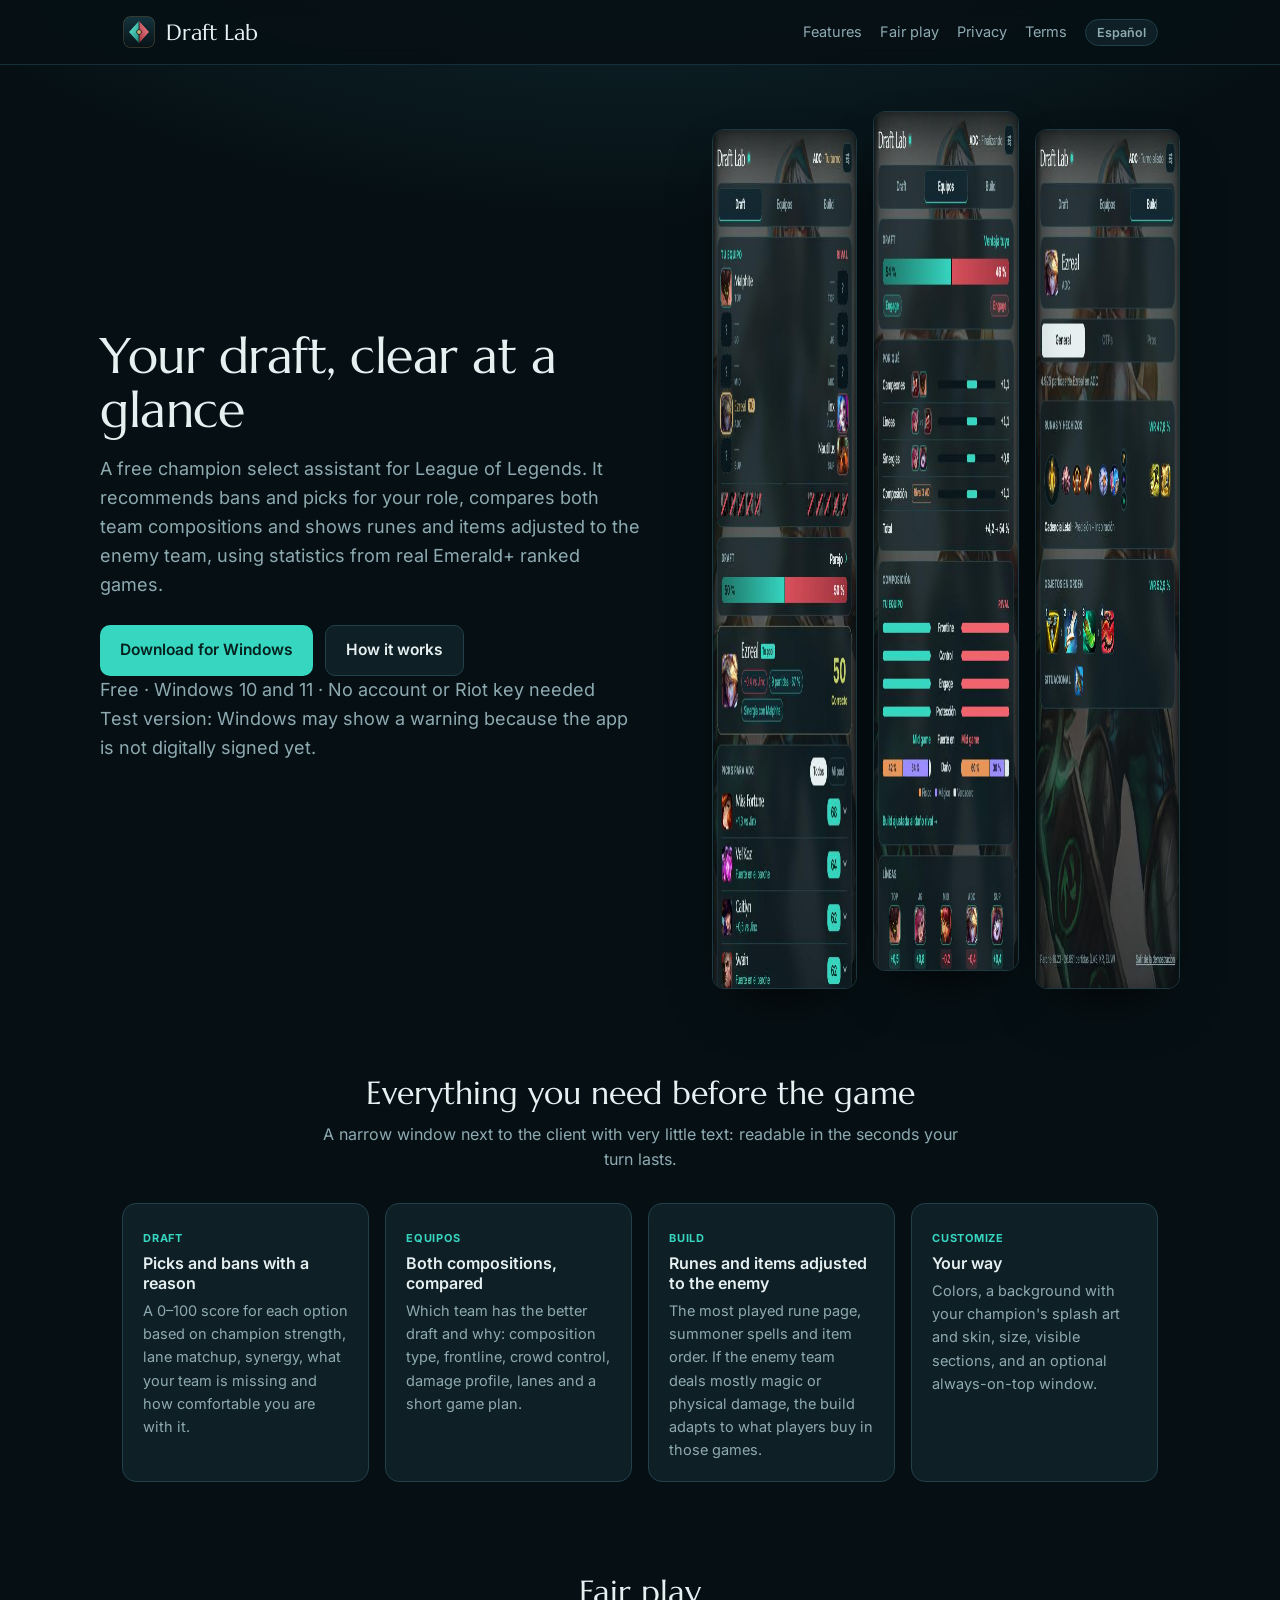
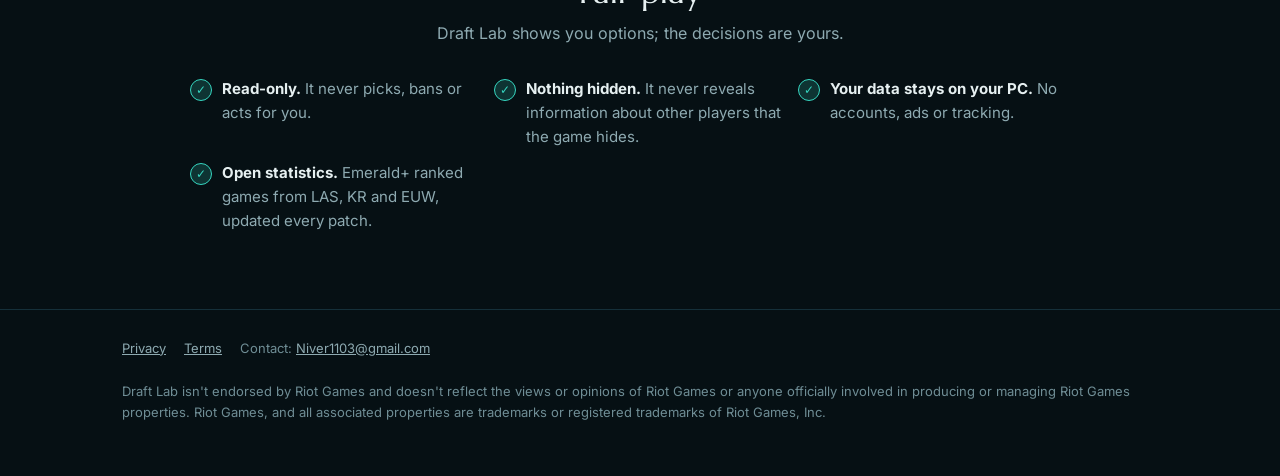
==== index.html @ 86eb3110 "Publica el sitio de Draft Lab y las estadísticas Co-Authored-By: Claude Opus 5.5 <noreply@anthropic." ====
<!DOCTYPE html>
<html lang="es" data-idioma="es">
<head>
<meta charset="utf-8">
<meta name="viewport" content="width=device-width, initial-scale=1">
<title>Draft Lab · Asistente de selección de campeones para League of Legends</title>
<meta name="description" content="Asistente gratuito para la selección de campeones de League of Legends: bans, picks, composición y builds ajustadas al rival, con estadísticas de partidas reales.">
<link rel="icon" href="img/favicon.png">
<link rel="stylesheet" href="estilo.css">
<script src="idioma.js"></script>
</head>
<body>
<header><div class="contenedor">
  <a class="marca" href="index.html"><img src="img/icono.png" alt="">Draft Lab</a>
  <nav>
    <a class="extra" href="#funciones"><span lang="es">Funciones</span><span lang="en">Features</span></a>
    <a class="extra" href="#juego-limpio"><span lang="es">Juego limpio</span><span lang="en">Fair play</span></a>
    <a href="privacidad.html"><span lang="es">Privacidad</span><span lang="en">Privacy</span></a>
    <a href="terminos.html"><span lang="es">Términos</span><span lang="en">Terms</span></a>
    <button class="idioma" type="button" data-cambiar-idioma><span lang="es">English</span><span lang="en">Español</span></button>
  </nav>
</div></header>

<main>
<div class="contenedor heroe">
  <div>
    <h1><span lang="es">Tu draft, claro de un vistazo</span><span lang="en">Your draft, clear at a glance</span></h1>
    <p lang="es">Asistente gratuito para la selección de campeones de League of Legends. Recomienda bans y picks para tu rol, compara las dos composiciones y te muestra runas y objetos ajustados al rival, con estadísticas de partidas reales de Esmeralda o más.</p>
    <p lang="en">A free champion select assistant for League of Legends. It recommends bans and picks for your role, compares both team compositions and shows runes and items adjusted to the enemy team, using statistics from real Emerald+ ranked games.</p>
    <div class="botones">
      <a class="boton principal" href="https://github.com/N1V3R-fix/n1v3r-fix.github.io/releases/latest/download/DraftLab-Instalador.exe"><span lang="es">Descargar para Windows</span><span lang="en">Download for Windows</span></a>
      <a class="boton secundario" href="#funciones"><span lang="es">Cómo funciona</span><span lang="en">How it works</span></a>
    </div>
    <p class="nota"><span lang="es">Gratis · Windows 10 y 11 · Sin cuenta ni clave de Riot</span><span lang="en">Free · Windows 10 and 11 · No account or Riot key needed</span><br>
    <span lang="es">Versión de prueba: Windows puede mostrar una advertencia porque la app todavía no tiene firma digital.</span><span lang="en">Test version: Windows may show a warning because the app is not digitally signed yet.</span></p>
  </div>
  <div class="capturas">
    <img src="img/captura-draft.png" alt="Draft Lab: pestaña Draft" width="480" height="860">
    <img src="img/captura-equipos.png" alt="Draft Lab: pestaña Equipos" width="480" height="860">
    <img src="img/captura-build.png" alt="Draft Lab: pestaña Build" width="480" height="860">
  </div>
</div>

<section id="funciones"><div class="contenedor">
  <h2><span lang="es">Todo lo que necesitas antes de la partida</span><span lang="en">Everything you need before the game</span></h2>
  <p class="sub"><span lang="es">Una ventana angosta al lado del cliente, con poco texto: se lee en los segundos que dura tu turno.</span><span lang="en">A narrow window next to the client with very little text: readable in the seconds your turn lasts.</span></p>
  <div class="rejilla">
    <div class="tarjeta"><span class="tag">Draft</span>
      <h3><span lang="es">Picks y bans con su razón</span><span lang="en">Picks and bans with a reason</span></h3>
      <p lang="es">Una nota de 0 a 100 para cada opción, según la fuerza del campeón, la línea, la sinergia, lo que le falta a tu equipo y tu comodidad con él.</p>
      <p lang="en">A 0–100 score for each option based on champion strength, lane matchup, synergy, what your team is missing and how comfortable you are with it.</p></div>
    <div class="tarjeta"><span class="tag">Equipos</span>
      <h3><span lang="es">Las dos composiciones, comparadas</span><span lang="en">Both compositions, compared</span></h3>
      <p lang="es">Quién llega mejor al draft y por qué: tipo de composición, frontline, control, daño, líneas y un plan corto para la partida.</p>
      <p lang="en">Which team has the better draft and why: composition type, frontline, crowd control, damage profile, lanes and a short game plan.</p></div>
    <div class="tarjeta"><span class="tag">Build</span>
      <h3><span lang="es">Runas y objetos ajustados al rival</span><span lang="en">Runes and items adjusted to the enemy</span></h3>
      <p lang="es">La página de runas, los hechizos y el orden de objetos más usados. Si el rival tiene mucho daño mágico o físico, la build cambia según lo que compran los jugadores en esas partidas.</p>
      <p lang="en">The most played rune page, summoner spells and item order. If the enemy team deals mostly magic or physical damage, the build adapts to what players buy in those games.</p></div>
    <div class="tarjeta"><span class="tag" lang="es">Personalizar</span><span class="tag" lang="en">Customize</span>
      <h3><span lang="es">A tu manera</span><span lang="en">Your way</span></h3>
      <p lang="es">Colores, fondo con el arte de tu campeón y su aspecto, tamaño, secciones visibles y una ventana que queda encima del juego si quieres.</p>
      <p lang="en">Colors, a background with your champion's splash art and skin, size, visible sections, and an optional always-on-top window.</p></div>
  </div>
</div></section>

<section id="juego-limpio"><div class="contenedor">
  <h2><span lang="es">Juego limpio</span><span lang="en">Fair play</span></h2>
  <p class="sub"><span lang="es">Draft Lab te muestra opciones; las decisiones son tuyas.</span><span lang="en">Draft Lab shows you options; the decisions are yours.</span></p>
  <div class="limpio">
    <div><i>✓</i><span lang="es"><b>Solo lee el cliente.</b> Nunca elige, banea ni hace nada por ti.</span><span lang="en"><b>Read-only.</b> It never picks, bans or acts for you.</span></div>
    <div><i>✓</i><span lang="es"><b>Nada oculto.</b> No muestra información de otros jugadores que el juego esconde.</span><span lang="en"><b>Nothing hidden.</b> It never reveals information about other players that the game hides.</span></div>
    <div><i>✓</i><span lang="es"><b>Tus datos se quedan en tu PC.</b> Sin cuentas, publicidad ni seguimiento.</span><span lang="en"><b>Your data stays on your PC.</b> No accounts, ads or tracking.</span></div>
    <div><i>✓</i><span lang="es"><b>Estadísticas abiertas.</b> Partidas clasificatorias de Esmeralda o más en LAS, KR y EUW, actualizadas cada parche.</span><span lang="en"><b>Open statistics.</b> Emerald+ ranked games from LAS, KR and EUW, updated every patch.</span></div>
  </div>
</div></section>
</main>

<footer><div class="contenedor">
  <div class="enlaces"><a href="privacidad.html"><span lang="es">Privacidad</span><span lang="en">Privacy</span></a><a href="terminos.html"><span lang="es">Términos</span><span lang="en">Terms</span></a><span><span lang="es">Contacto</span><span lang="en">Contact</span>: <a href="mailto:Niver1103@gmail.com">Niver1103@gmail.com</a></span></div>
  <p>Draft Lab isn't endorsed by Riot Games and doesn't reflect the views or opinions of Riot Games or anyone officially involved in producing or managing Riot Games properties. Riot Games, and all associated properties are trademarks or registered trademarks of Riot Games, Inc.</p>
</div></footer>
</body>
</html>
---- estilo.css ----
/* Sitio de Draft Lab: misma identidad que la app (fondo verde azulado oscuro, turquesa, Marcellus e Inter). */
@font-face{font-family:Inter;font-style:normal;font-weight:400 700;font-display:swap;src:url(fuentes/inter-latin.woff2) format('woff2');unicode-range:U+0000-00FF,U+0131,U+0152-0153,U+02BB-02BC,U+02C6,U+02DA,U+02DC,U+0304,U+0308,U+0329,U+2000-206F,U+20AC,U+2122,U+2191,U+2193,U+2212,U+2215,U+FEFF,U+FFFD}
@font-face{font-family:Inter;font-style:normal;font-weight:400 700;font-display:swap;src:url(fuentes/inter-latin-ext.woff2) format('woff2');unicode-range:U+0100-02BA,U+02BD-02C5,U+02C7-02CC,U+02CE-02D7,U+02DD-02FF,U+0304,U+0308,U+0329,U+1D00-1DBF,U+1E00-1E9F,U+1EF2-1EFF,U+2020,U+20A0-20AB,U+20AD-20C0,U+2113,U+2C60-2C7F,U+A720-A7FF}
@font-face{font-family:Marcellus;font-style:normal;font-weight:400;font-display:swap;src:url(fuentes/marcellus-latin.woff2) format('woff2');unicode-range:U+0000-00FF,U+0131,U+0152-0153,U+02BB-02BC,U+02C6,U+02DA,U+02DC,U+0304,U+0308,U+0329,U+2000-206F,U+20AC,U+2122,U+2191,U+2193,U+2212,U+2215,U+FEFF,U+FFFD}
:root{color-scheme:dark;--bg:#0a1418;--pan:#0f1f26;--pan2:#132830;--line:#21404a;--ink:#e6f0f1;--mut:#8eaab1;--tenue:#6f8d95;--acc:#36d6c0;--riv:#f0646e;--gold:#c8aa6e}
*{box-sizing:border-box}
html,body{margin:0}
body{background:#061014 radial-gradient(1200px 600px at 50% -200px,#123039 0%,transparent 70%) no-repeat;color:var(--ink);font:16px/1.6 Inter,system-ui,sans-serif}
a{color:var(--acc)}
img{display:block;max-width:100%}
.contenedor{max-width:1080px;margin:0 auto;padding:0 22px}
/* idioma: cada texto viene en español e inglés; se muestra uno */
html[data-idioma="es"] [lang="en"],html[data-idioma="en"] [lang="es"]{display:none!important}
header{position:sticky;top:0;z-index:5;background:#061014e6;backdrop-filter:blur(10px);border-bottom:1px solid #15303a}
header .contenedor{display:flex;align-items:center;gap:12px;min-height:64px}
.marca{display:flex;align-items:center;gap:10px;color:var(--ink);text-decoration:none;font:400 22px Marcellus,Georgia,serif}
.marca img{width:34px;height:34px}
nav{margin-left:auto;display:flex;align-items:center;gap:18px;font-size:14.5px}
nav a{color:var(--mut);text-decoration:none}
nav a:hover,nav a.on{color:var(--ink)}
.idioma{font:600 12.5px Inter,sans-serif;color:var(--mut);background:var(--pan);border:1px solid var(--line);border-radius:999px;padding:5px 11px;cursor:pointer}
.idioma:hover{color:var(--ink)}
.heroe{display:grid;grid-template-columns:1.1fr .9fr;gap:40px;align-items:center;padding:64px 0 40px}
.heroe h1{font:400 50px/1.08 Marcellus,Georgia,serif;margin:0 0 18px;letter-spacing:-.01em}
.heroe p{font-size:18px;color:var(--mut);margin:0 0 26px;max-width:540px}
.botones{display:flex;flex-wrap:wrap;gap:12px}
.boton{display:inline-flex;align-items:center;gap:8px;font-weight:600;font-size:15.5px;text-decoration:none;border-radius:10px;padding:12px 20px}
.boton.principal{background:var(--acc);color:#04211d}
.boton.secundario{border:1px solid var(--line);color:var(--ink);background:var(--pan)}
.nota{font-size:13px;color:var(--tenue);margin-top:12px}
.capturas{display:flex;justify-content:center;gap:16px}
.capturas img{width:31%;border-radius:12px;border:1px solid #1d3942;box-shadow:0 24px 60px -24px #000}
.capturas img:nth-child(2){transform:translateY(-18px)}
section{padding:46px 0}
section h2{font:400 32px/1.15 Marcellus,Georgia,serif;margin:0 0 10px;text-align:center}
section>.contenedor>p.sub{color:var(--mut);text-align:center;max-width:640px;margin:0 auto 30px}
.rejilla{display:grid;grid-template-columns:repeat(auto-fit,minmax(230px,1fr));gap:16px}
.tarjeta{background:var(--pan);border:1px solid var(--line);border-radius:14px;padding:20px}
.tarjeta h3{font:600 16px Inter,sans-serif;margin:0 0 6px}
.tarjeta p{margin:0;color:var(--mut);font-size:14.5px}
.tarjeta .tag{display:inline-block;font:700 11px Inter,sans-serif;letter-spacing:.07em;text-transform:uppercase;color:var(--acc);margin-bottom:8px}
.limpio{display:grid;grid-template-columns:repeat(auto-fit,minmax(260px,1fr));gap:12px;max-width:900px;margin:0 auto}
.limpio div{display:flex;gap:10px;align-items:flex-start;font-size:15px;color:var(--mut)}
.limpio b{color:var(--ink)}
.limpio i{flex:none;width:22px;height:22px;border-radius:50%;background:color-mix(in srgb,var(--acc) 18%,transparent);border:1px solid var(--acc);display:grid;place-items:center;font-style:normal;font-size:12px;color:var(--acc);margin-top:2px}
/* páginas de texto (privacidad y términos) */
.documento{max-width:780px;margin:0 auto;padding:46px 22px 30px}
.documento h1{font:400 40px/1.1 Marcellus,Georgia,serif;margin:0 0 6px}
.documento .fecha{color:var(--tenue);font-size:14px;margin:0 0 30px}
.documento h2{font:600 19px Inter,sans-serif;margin:30px 0 8px;text-align:left}
.documento p,.documento li{color:#c9d8db;font-size:15.5px}
.documento ul{padding-left:22px}
footer{border-top:1px solid #15303a;margin-top:30px;padding:28px 0 40px;font-size:13px;color:var(--tenue)}
footer .contenedor{display:flex;flex-direction:column;gap:10px}
footer .enlaces{display:flex;gap:18px;flex-wrap:wrap}
footer .enlaces a{color:var(--mut)}
@media (max-width:820px){
  .heroe{grid-template-columns:1fr;padding-top:40px}
  .heroe h1{font-size:38px}
  nav a.extra{display:none}
}
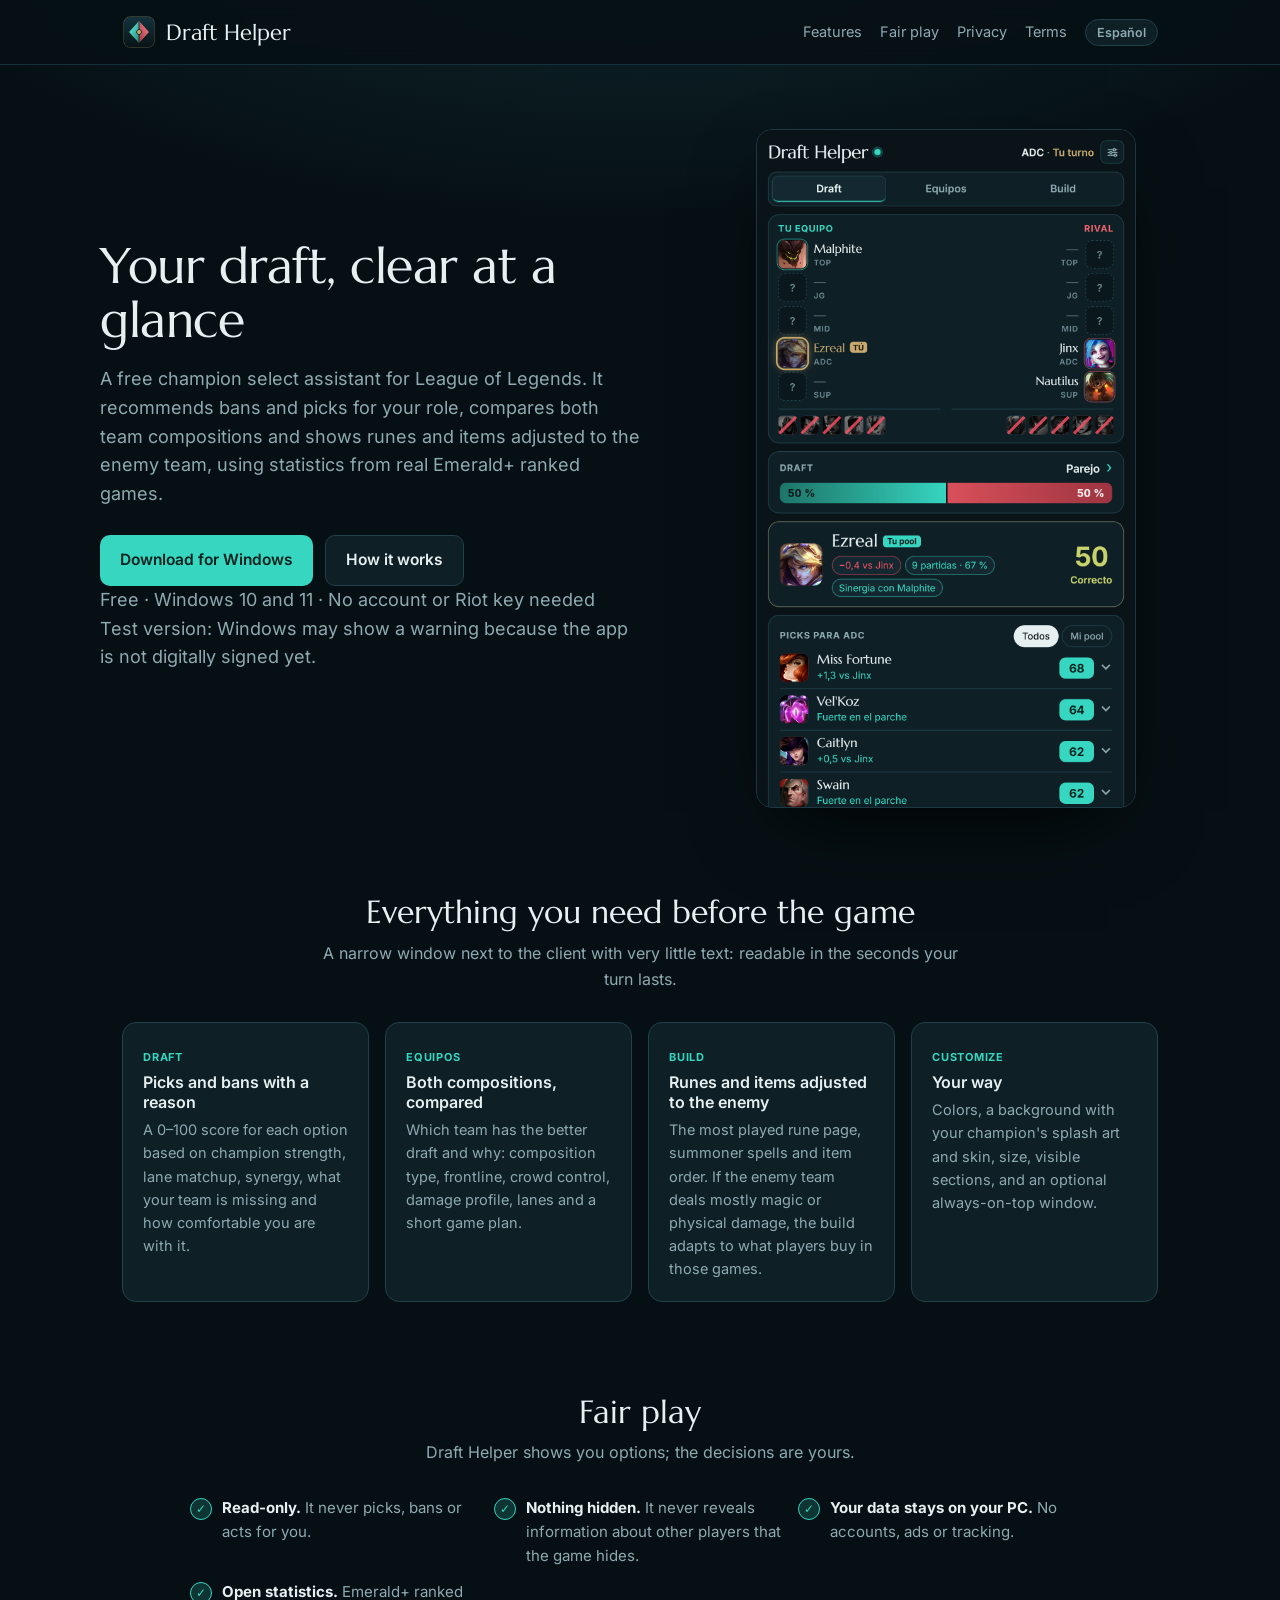
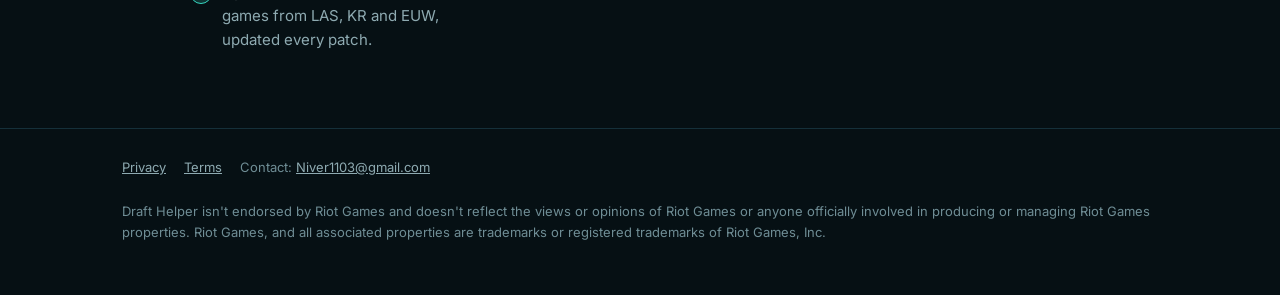
==== commit a4116cac: "Nuevo nombre: Draft Helper; captura nítida de la pestaña Draft Co-Authored-By: Claude Opus 5.5 <nore" ====
--- a/index.html
+++ b/index.html
@@ -3,7 +3,7 @@
 <head>
 <meta charset="utf-8">
 <meta name="viewport" content="width=device-width, initial-scale=1">
-<title>Draft Lab · Asistente de selección de campeones para League of Legends</title>
+<title>Draft Helper · Asistente de selección de campeones para League of Legends</title>
 <meta name="description" content="Asistente gratuito para la selección de campeones de League of Legends: bans, picks, composición y builds ajustadas al rival, con estadísticas de partidas reales.">
 <link rel="icon" href="img/favicon.png">
 <link rel="stylesheet" href="estilo.css">
@@ -11,7 +11,7 @@
 </head>
 <body>
 <header><div class="contenedor">
-  <a class="marca" href="index.html"><img src="img/icono.png" alt="">Draft Lab</a>
+  <a class="marca" href="index.html"><img src="img/icono.png" alt="">Draft Helper</a>
   <nav>
     <a class="extra" href="#funciones"><span lang="es">Funciones</span><span lang="en">Features</span></a>
     <a class="extra" href="#juego-limpio"><span lang="es">Juego limpio</span><span lang="en">Fair play</span></a>
@@ -28,16 +28,14 @@
     <p lang="es">Asistente gratuito para la selección de campeones de League of Legends. Recomienda bans y picks para tu rol, compara las dos composiciones y te muestra runas y objetos ajustados al rival, con estadísticas de partidas reales de Esmeralda o más.</p>
     <p lang="en">A free champion select assistant for League of Legends. It recommends bans and picks for your role, compares both team compositions and shows runes and items adjusted to the enemy team, using statistics from real Emerald+ ranked games.</p>
     <div class="botones">
-      <a class="boton principal" href="https://github.com/N1V3R-fix/n1v3r-fix.github.io/releases/latest/download/DraftLab-Instalador.exe"><span lang="es">Descargar para Windows</span><span lang="en">Download for Windows</span></a>
+      <a class="boton principal" href="https://github.com/N1V3R-fix/n1v3r-fix.github.io/releases/latest/download/DraftHelper-Instalador.exe"><span lang="es">Descargar para Windows</span><span lang="en">Download for Windows</span></a>
       <a class="boton secundario" href="#funciones"><span lang="es">Cómo funciona</span><span lang="en">How it works</span></a>
     </div>
     <p class="nota"><span lang="es">Gratis · Windows 10 y 11 · Sin cuenta ni clave de Riot</span><span lang="en">Free · Windows 10 and 11 · No account or Riot key needed</span><br>
     <span lang="es">Versión de prueba: Windows puede mostrar una advertencia porque la app todavía no tiene firma digital.</span><span lang="en">Test version: Windows may show a warning because the app is not digitally signed yet.</span></p>
   </div>
   <div class="capturas">
-    <img src="img/captura-draft.png" alt="Draft Lab: pestaña Draft" width="480" height="860">
-    <img src="img/captura-equipos.png" alt="Draft Lab: pestaña Equipos" width="480" height="860">
-    <img src="img/captura-build.png" alt="Draft Lab: pestaña Build" width="480" height="860">
+    <img src="img/captura-draft.png" alt="Draft Helper: pestaña Draft" width="1200" height="2150">
   </div>
 </div>
 
@@ -66,7 +64,7 @@
 
 <section id="juego-limpio"><div class="contenedor">
   <h2><span lang="es">Juego limpio</span><span lang="en">Fair play</span></h2>
-  <p class="sub"><span lang="es">Draft Lab te muestra opciones; las decisiones son tuyas.</span><span lang="en">Draft Lab shows you options; the decisions are yours.</span></p>
+  <p class="sub"><span lang="es">Draft Helper te muestra opciones; las decisiones son tuyas.</span><span lang="en">Draft Helper shows you options; the decisions are yours.</span></p>
   <div class="limpio">
     <div><i>✓</i><span lang="es"><b>Solo lee el cliente.</b> Nunca elige, banea ni hace nada por ti.</span><span lang="en"><b>Read-only.</b> It never picks, bans or acts for you.</span></div>
     <div><i>✓</i><span lang="es"><b>Nada oculto.</b> No muestra información de otros jugadores que el juego esconde.</span><span lang="en"><b>Nothing hidden.</b> It never reveals information about other players that the game hides.</span></div>
@@ -78,7 +76,7 @@
 
 <footer><div class="contenedor">
   <div class="enlaces"><a href="privacidad.html"><span lang="es">Privacidad</span><span lang="en">Privacy</span></a><a href="terminos.html"><span lang="es">Términos</span><span lang="en">Terms</span></a><span><span lang="es">Contacto</span><span lang="en">Contact</span>: <a href="mailto:Niver1103@gmail.com">Niver1103@gmail.com</a></span></div>
-  <p>Draft Lab isn't endorsed by Riot Games and doesn't reflect the views or opinions of Riot Games or anyone officially involved in producing or managing Riot Games properties. Riot Games, and all associated properties are trademarks or registered trademarks of Riot Games, Inc.</p>
+  <p>Draft Helper isn't endorsed by Riot Games and doesn't reflect the views or opinions of Riot Games or anyone officially involved in producing or managing Riot Games properties. Riot Games, and all associated properties are trademarks or registered trademarks of Riot Games, Inc.</p>
 </div></footer>
 </body>
 </html>
--- a/estilo.css
+++ b/estilo.css
@@ -1,4 +1,4 @@
-/* Sitio de Draft Lab: misma identidad que la app (fondo verde azulado oscuro, turquesa, Marcellus e Inter). */
+/* Sitio de Draft Helper: misma identidad que la app (fondo verde azulado oscuro, turquesa, Marcellus e Inter). */
 @font-face{font-family:Inter;font-style:normal;font-weight:400 700;font-display:swap;src:url(fuentes/inter-latin.woff2) format('woff2');unicode-range:U+0000-00FF,U+0131,U+0152-0153,U+02BB-02BC,U+02C6,U+02DA,U+02DC,U+0304,U+0308,U+0329,U+2000-206F,U+20AC,U+2122,U+2191,U+2193,U+2212,U+2215,U+FEFF,U+FFFD}
 @font-face{font-family:Inter;font-style:normal;font-weight:400 700;font-display:swap;src:url(fuentes/inter-latin-ext.woff2) format('woff2');unicode-range:U+0100-02BA,U+02BD-02C5,U+02C7-02CC,U+02CE-02D7,U+02DD-02FF,U+0304,U+0308,U+0329,U+1D00-1DBF,U+1E00-1E9F,U+1EF2-1EFF,U+2020,U+20A0-20AB,U+20AD-20C0,U+2113,U+2C60-2C7F,U+A720-A7FF}
 @font-face{font-family:Marcellus;font-style:normal;font-weight:400;font-display:swap;src:url(fuentes/marcellus-latin.woff2) format('woff2');unicode-range:U+0000-00FF,U+0131,U+0152-0153,U+02BB-02BC,U+02C6,U+02DA,U+02DC,U+0304,U+0308,U+0329,U+2000-206F,U+20AC,U+2122,U+2191,U+2193,U+2212,U+2215,U+FEFF,U+FFFD}
@@ -29,8 +29,7 @@
 .boton.secundario{border:1px solid var(--line);color:var(--ink);background:var(--pan)}
 .nota{font-size:13px;color:var(--tenue);margin-top:12px}
 .capturas{display:flex;justify-content:center;gap:16px}
-.capturas img{width:31%;border-radius:12px;border:1px solid #1d3942;box-shadow:0 24px 60px -24px #000}
-.capturas img:nth-child(2){transform:translateY(-18px)}
+.capturas img{width:100%;max-width:380px;height:auto;border-radius:16px;border:1px solid #1d3942;box-shadow:0 30px 80px -28px #000}
 section{padding:46px 0}
 section h2{font:400 32px/1.15 Marcellus,Georgia,serif;margin:0 0 10px;text-align:center}
 section>.contenedor>p.sub{color:var(--mut);text-align:center;max-width:640px;margin:0 auto 30px}
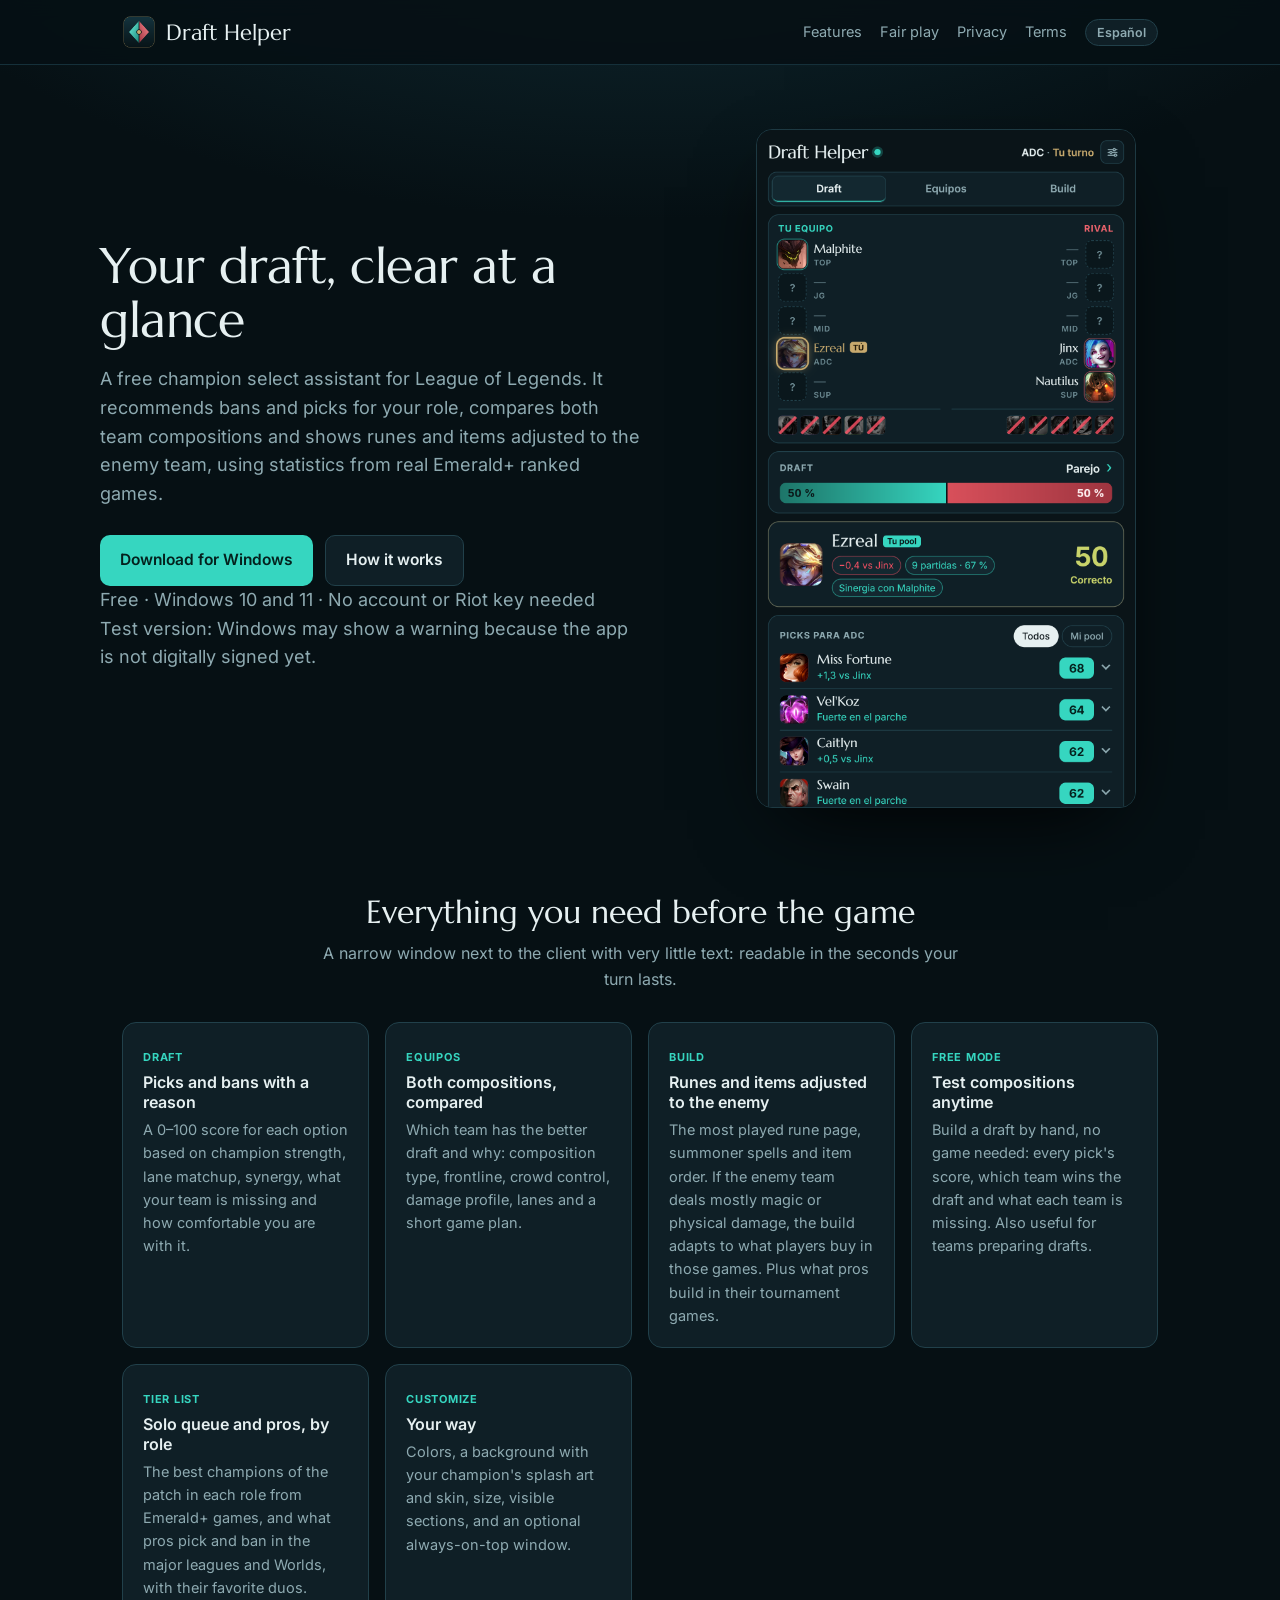
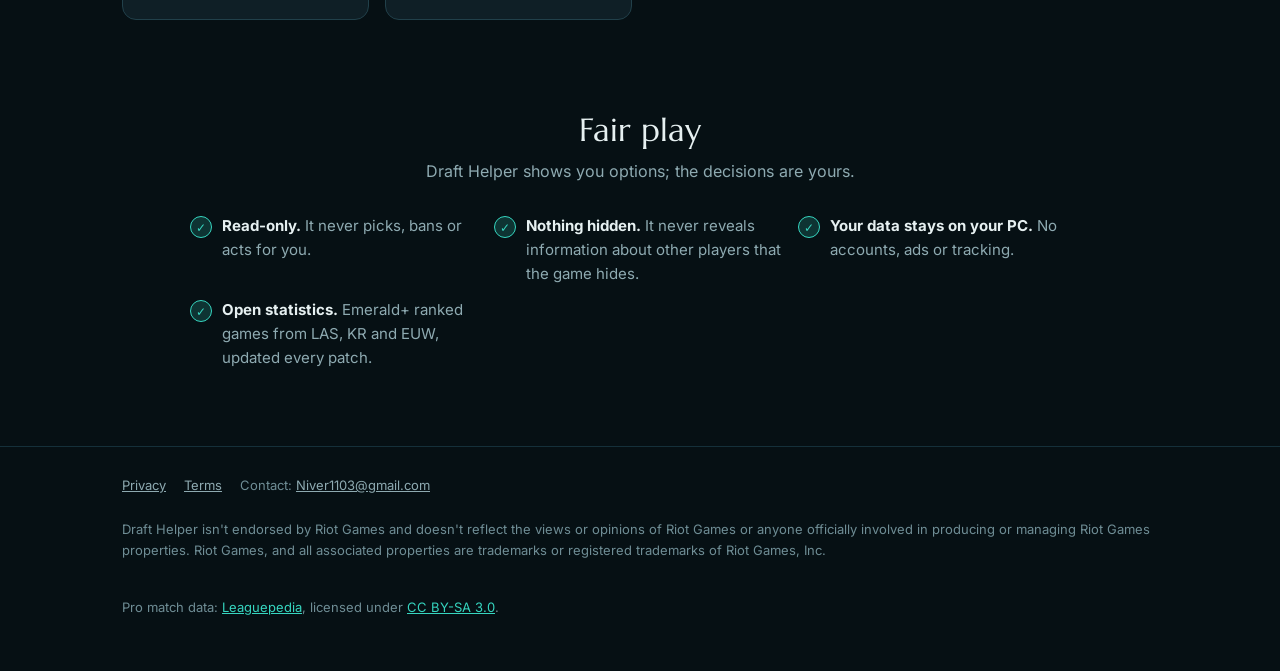
==== commit 9536858c: "Actualiza el sitio y las estadísticas {"generado": "2026-11-23 05:07", "parche": "16.23", "partidas"" ====
--- a/index.html
+++ b/index.html
@@ -53,8 +53,16 @@
       <p lang="en">Which team has the better draft and why: composition type, frontline, crowd control, damage profile, lanes and a short game plan.</p></div>
     <div class="tarjeta"><span class="tag">Build</span>
       <h3><span lang="es">Runas y objetos ajustados al rival</span><span lang="en">Runes and items adjusted to the enemy</span></h3>
-      <p lang="es">La página de runas, los hechizos y el orden de objetos más usados. Si el rival tiene mucho daño mágico o físico, la build cambia según lo que compran los jugadores en esas partidas.</p>
-      <p lang="en">The most played rune page, summoner spells and item order. If the enemy team deals mostly magic or physical damage, the build adapts to what players buy in those games.</p></div>
+      <p lang="es">La página de runas, los hechizos y el orden de objetos más usados. Si el rival tiene mucho daño mágico o físico, la build cambia según lo que compran los jugadores en esas partidas. Y lo que arman los pros en sus torneos.</p>
+      <p lang="en">The most played rune page, summoner spells and item order. If the enemy team deals mostly magic or physical damage, the build adapts to what players buy in those games. Plus what pros build in their tournament games.</p></div>
+    <div class="tarjeta"><span class="tag" lang="es">Modo libre</span><span class="tag" lang="en">Free mode</span>
+      <h3><span lang="es">Prueba composiciones cuando quieras</span><span lang="en">Test compositions anytime</span></h3>
+      <p lang="es">Arma un draft a mano, sin estar en partida: la nota de cada pick, quién gana el draft y qué le falta a cada equipo. Sirve también para equipos que preparan drafts.</p>
+      <p lang="en">Build a draft by hand, no game needed: every pick's score, which team wins the draft and what each team is missing. Also useful for teams preparing drafts.</p></div>
+    <div class="tarjeta"><span class="tag">Tier list</span>
+      <h3><span lang="es">SoloQ y pros, por rol</span><span lang="en">Solo queue and pros, by role</span></h3>
+      <p lang="es">Los mejores campeones del parche en cada rol según partidas de Esmeralda o más, y lo que eligen y banean los pros en las ligas principales y el Mundial, con sus duplas favoritas.</p>
+      <p lang="en">The best champions of the patch in each role from Emerald+ games, and what pros pick and ban in the major leagues and Worlds, with their favorite duos.</p></div>
     <div class="tarjeta"><span class="tag" lang="es">Personalizar</span><span class="tag" lang="en">Customize</span>
       <h3><span lang="es">A tu manera</span><span lang="en">Your way</span></h3>
       <p lang="es">Colores, fondo con el arte de tu campeón y su aspecto, tamaño, secciones visibles y una ventana que queda encima del juego si quieres.</p>
@@ -77,6 +85,7 @@
 <footer><div class="contenedor">
   <div class="enlaces"><a href="privacidad.html"><span lang="es">Privacidad</span><span lang="en">Privacy</span></a><a href="terminos.html"><span lang="es">Términos</span><span lang="en">Terms</span></a><span><span lang="es">Contacto</span><span lang="en">Contact</span>: <a href="mailto:Niver1103@gmail.com">Niver1103@gmail.com</a></span></div>
   <p>Draft Helper isn't endorsed by Riot Games and doesn't reflect the views or opinions of Riot Games or anyone officially involved in producing or managing Riot Games properties. Riot Games, and all associated properties are trademarks or registered trademarks of Riot Games, Inc.</p>
+  <p><span lang="es">Datos de partidas profesionales: <a href="https://lol.fandom.com">Leaguepedia</a>, con licencia <a href="https://creativecommons.org/licenses/by-sa/3.0/">CC BY-SA 3.0</a>.</span><span lang="en">Pro match data: <a href="https://lol.fandom.com">Leaguepedia</a>, licensed under <a href="https://creativecommons.org/licenses/by-sa/3.0/">CC BY-SA 3.0</a>.</span></p>
 </div></footer>
 </body>
 </html>
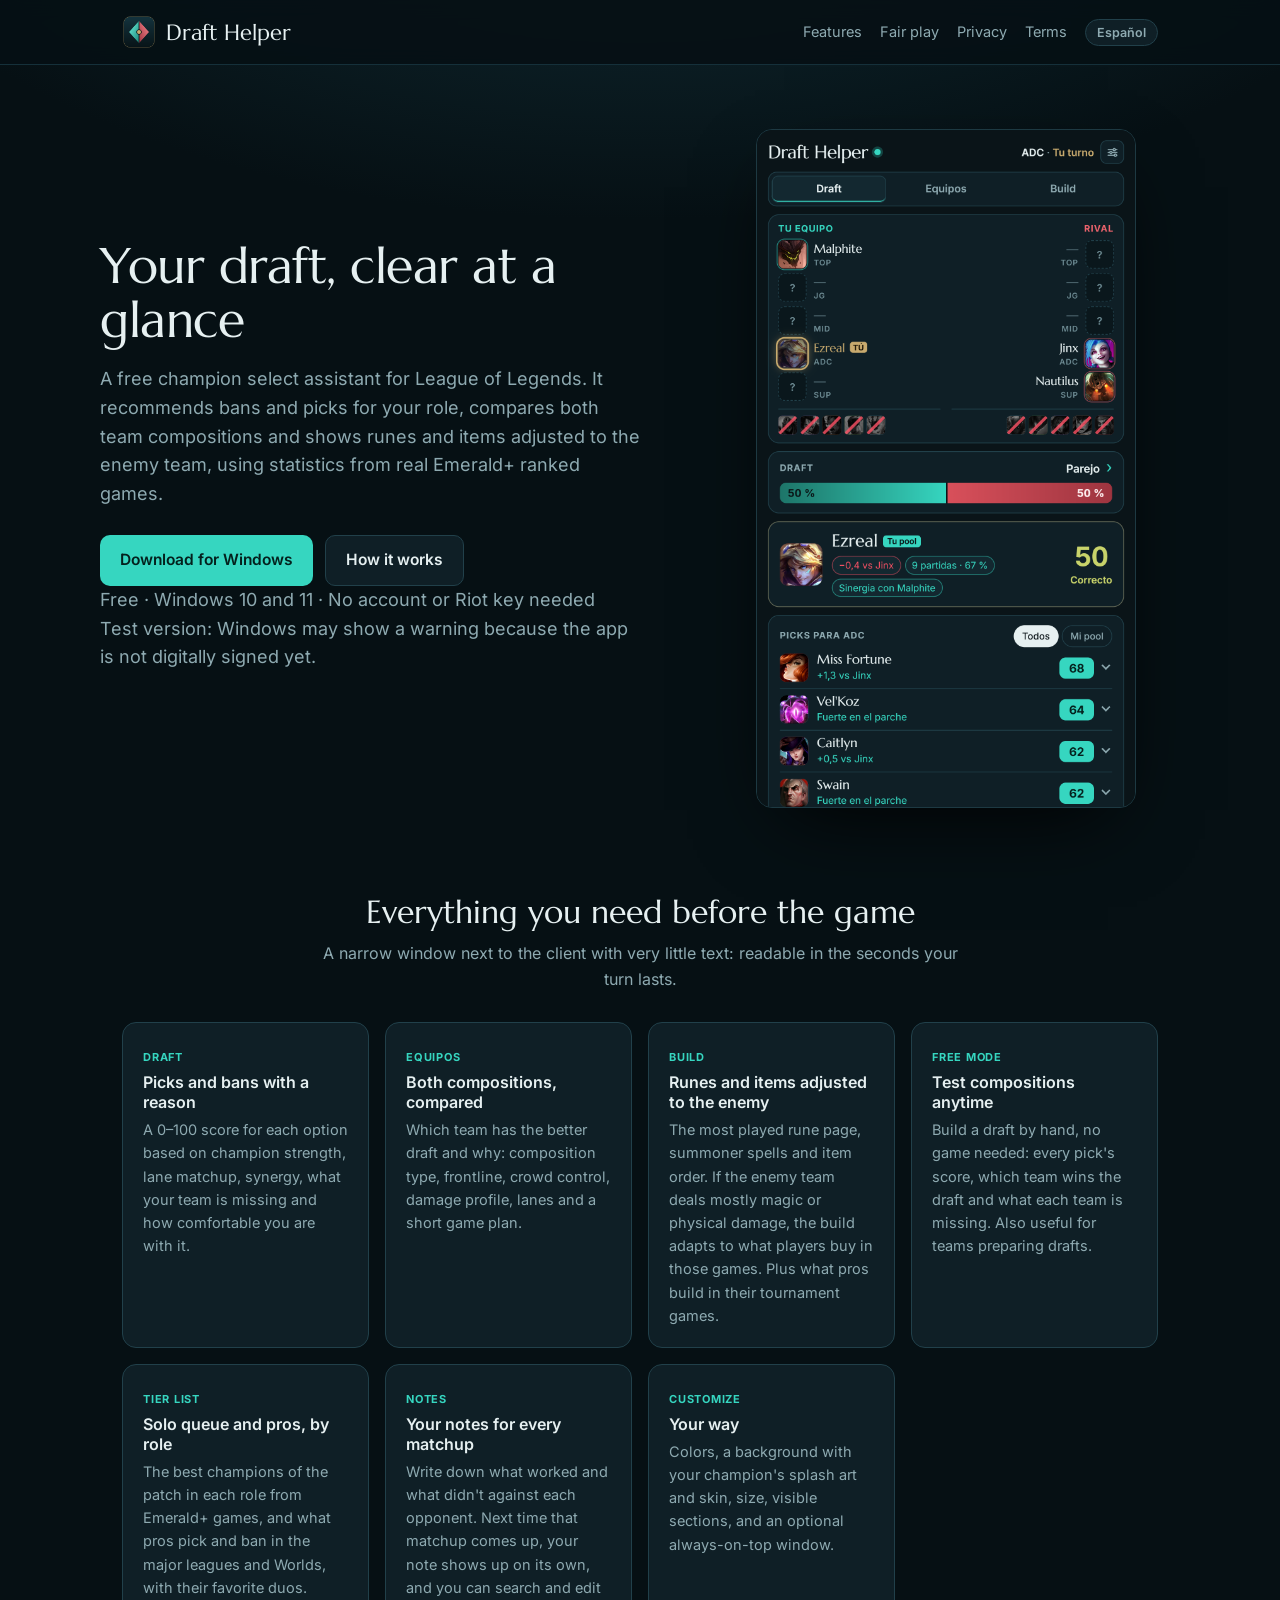
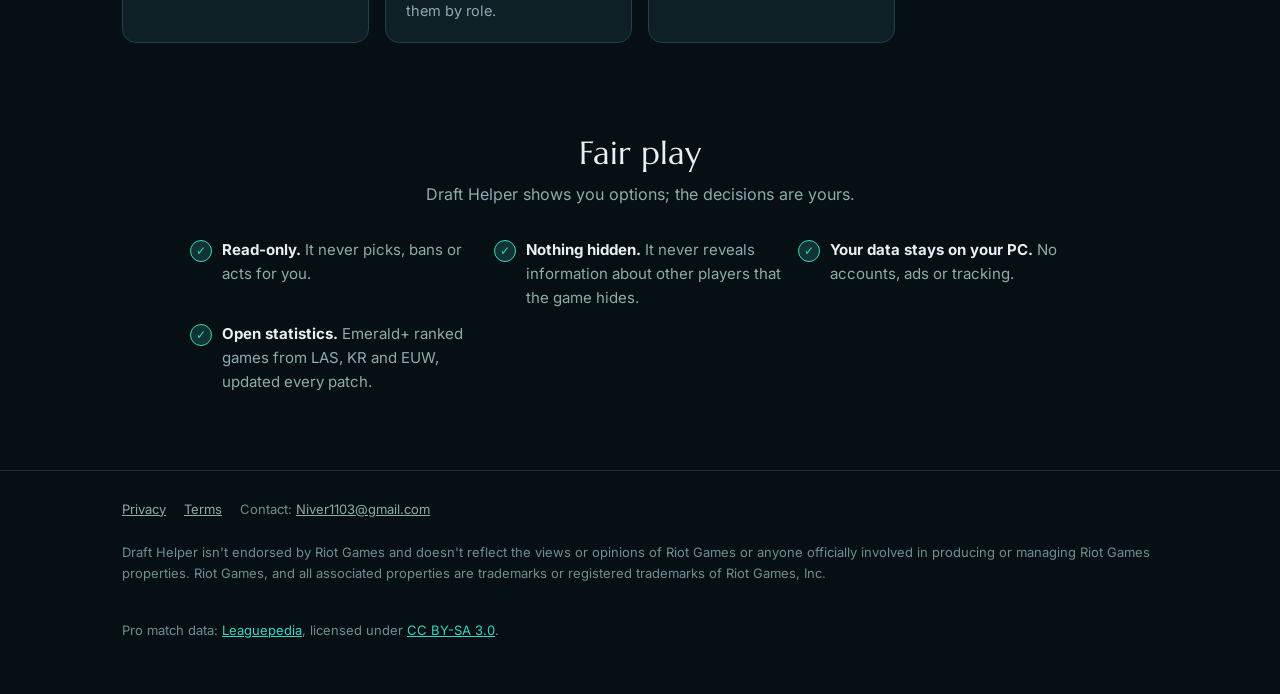
==== commit fa7f33b6: "Actualiza el sitio y las estadísticas {"generado": "2026-11-23 12:48", "parche": "16.23", "partidas"" ====
--- a/index.html
+++ b/index.html
@@ -63,6 +63,10 @@
       <h3><span lang="es">SoloQ y pros, por rol</span><span lang="en">Solo queue and pros, by role</span></h3>
       <p lang="es">Los mejores campeones del parche en cada rol según partidas de Esmeralda o más, y lo que eligen y banean los pros en las ligas principales y el Mundial, con sus duplas favoritas.</p>
       <p lang="en">The best champions of the patch in each role from Emerald+ games, and what pros pick and ban in the major leagues and Worlds, with their favorite duos.</p></div>
+    <div class="tarjeta"><span class="tag" lang="es">Notas</span><span class="tag" lang="en">Notes</span>
+      <h3><span lang="es">Tus notas de cada matchup</span><span lang="en">Your notes for every matchup</span></h3>
+      <p lang="es">Anota qué te sirvió y qué no contra cada rival. La próxima vez que se dé ese matchup, la nota aparece sola, y puedes buscarlas y editarlas por rol.</p>
+      <p lang="en">Write down what worked and what didn't against each opponent. Next time that matchup comes up, your note shows up on its own, and you can search and edit them by role.</p></div>
     <div class="tarjeta"><span class="tag" lang="es">Personalizar</span><span class="tag" lang="en">Customize</span>
       <h3><span lang="es">A tu manera</span><span lang="en">Your way</span></h3>
       <p lang="es">Colores, fondo con el arte de tu campeón y su aspecto, tamaño, secciones visibles y una ventana que queda encima del juego si quieres.</p>
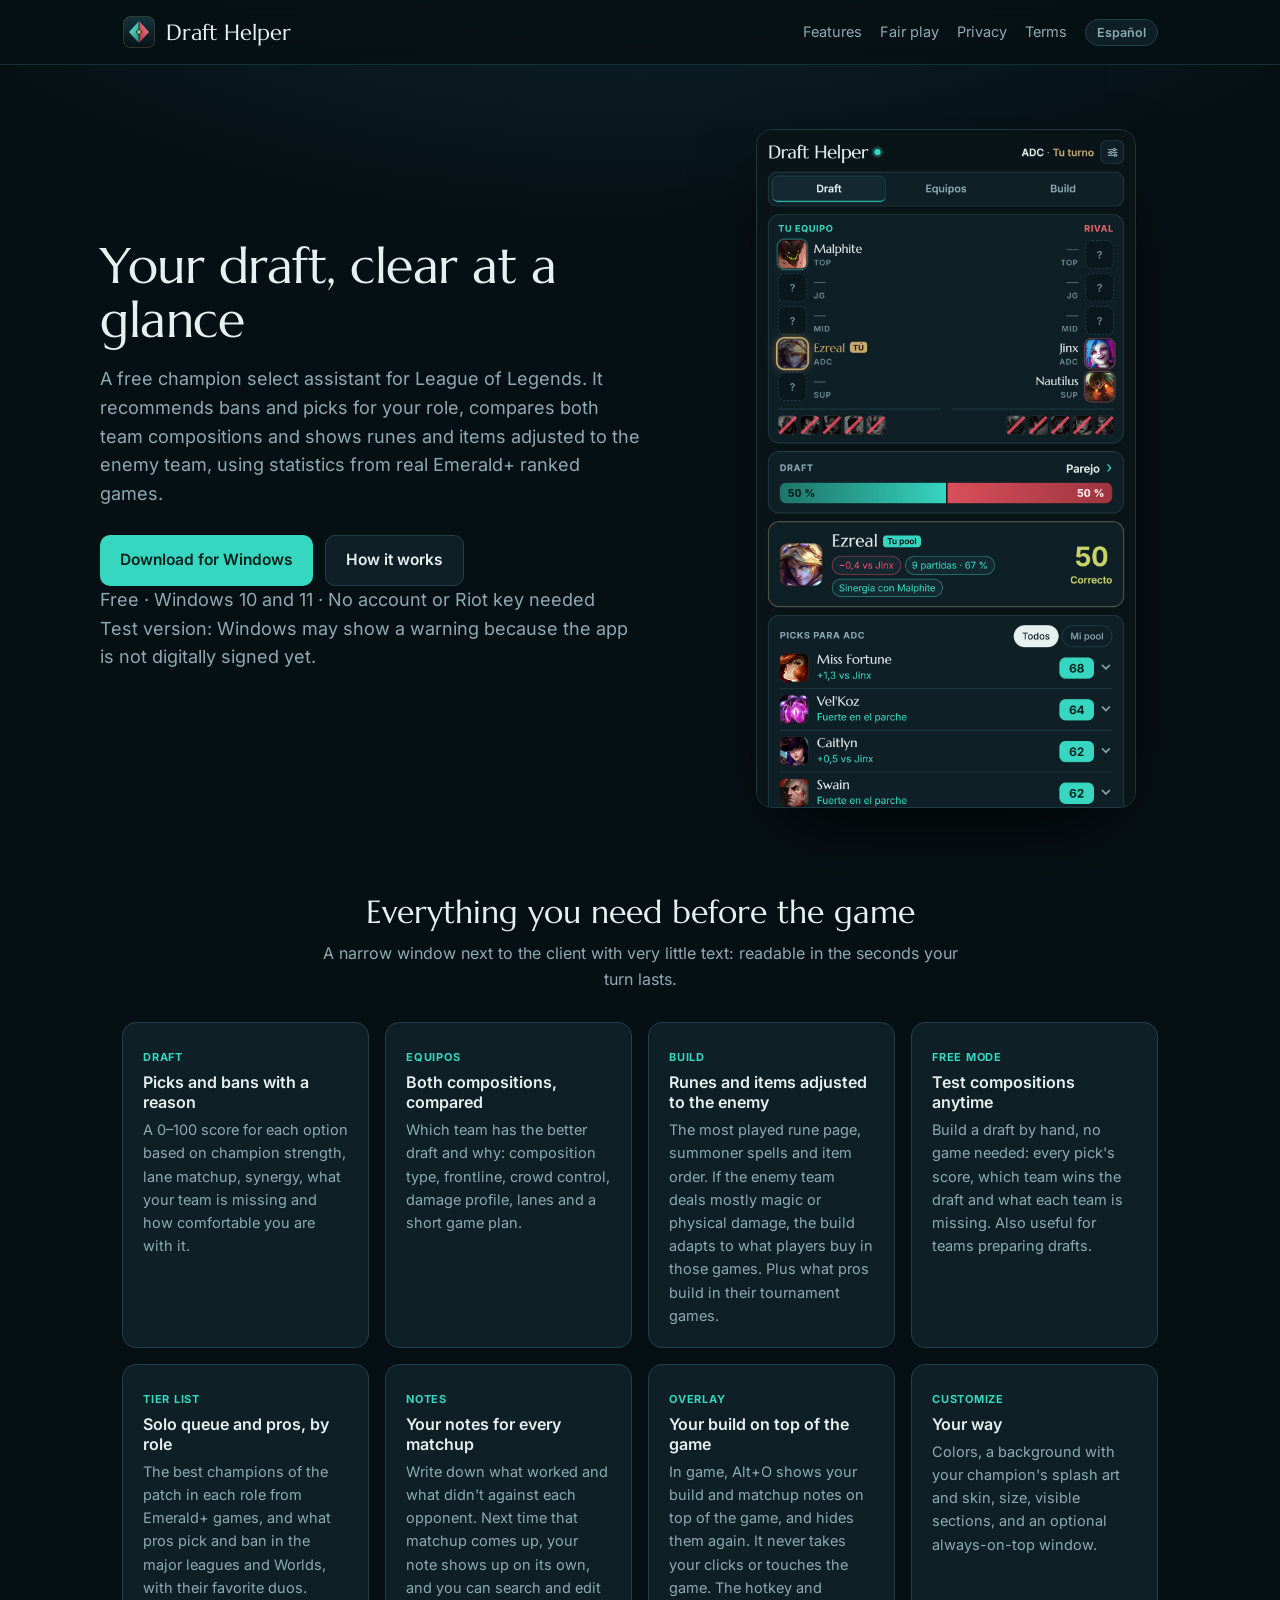
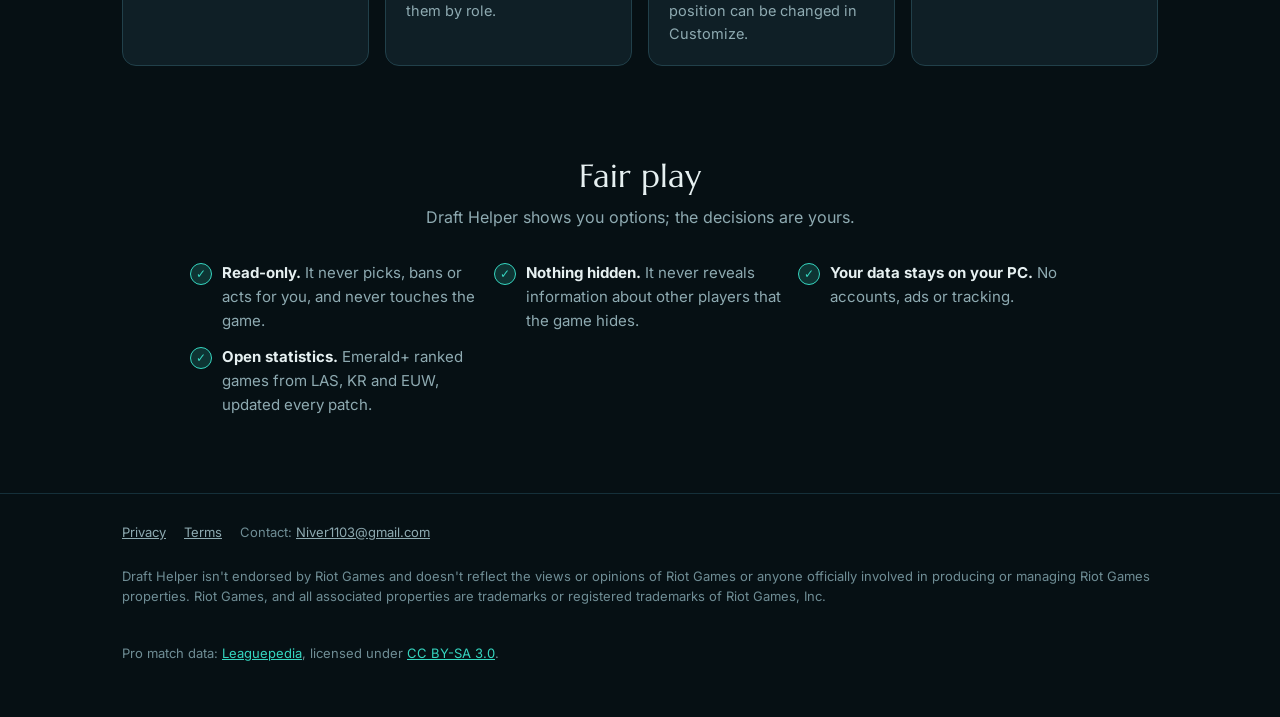
==== commit 422bf827: "Actualiza el sitio y las estadísticas {"generado": "2026-11-23 17:29", "parche": "16.23", "partidas"" ====
--- a/index.html
+++ b/index.html
@@ -67,6 +67,10 @@
       <h3><span lang="es">Tus notas de cada matchup</span><span lang="en">Your notes for every matchup</span></h3>
       <p lang="es">Anota qué te sirvió y qué no contra cada rival. La próxima vez que se dé ese matchup, la nota aparece sola, y puedes buscarlas y editarlas por rol.</p>
       <p lang="en">Write down what worked and what didn't against each opponent. Next time that matchup comes up, your note shows up on its own, and you can search and edit them by role.</p></div>
+    <div class="tarjeta"><span class="tag">Overlay</span>
+      <h3><span lang="es">Tu build encima del juego</span><span lang="en">Your build on top of the game</span></h3>
+      <p lang="es">Durante la partida, Alt+O muestra tu build y tus notas del matchup encima del juego, y las vuelve a ocultar. No recibe clics ni toca el juego. El atajo y la posición se cambian en Personalizar.</p>
+      <p lang="en">In game, Alt+O shows your build and matchup notes on top of the game, and hides them again. It never takes your clicks or touches the game. The hotkey and position can be changed in Customize.</p></div>
     <div class="tarjeta"><span class="tag" lang="es">Personalizar</span><span class="tag" lang="en">Customize</span>
       <h3><span lang="es">A tu manera</span><span lang="en">Your way</span></h3>
       <p lang="es">Colores, fondo con el arte de tu campeón y su aspecto, tamaño, secciones visibles y una ventana que queda encima del juego si quieres.</p>
@@ -78,7 +82,7 @@
   <h2><span lang="es">Juego limpio</span><span lang="en">Fair play</span></h2>
   <p class="sub"><span lang="es">Draft Helper te muestra opciones; las decisiones son tuyas.</span><span lang="en">Draft Helper shows you options; the decisions are yours.</span></p>
   <div class="limpio">
-    <div><i>✓</i><span lang="es"><b>Solo lee el cliente.</b> Nunca elige, banea ni hace nada por ti.</span><span lang="en"><b>Read-only.</b> It never picks, bans or acts for you.</span></div>
+    <div><i>✓</i><span lang="es"><b>Solo lee el cliente.</b> Nunca elige, banea ni hace nada por ti, y no toca el juego.</span><span lang="en"><b>Read-only.</b> It never picks, bans or acts for you, and never touches the game.</span></div>
     <div><i>✓</i><span lang="es"><b>Nada oculto.</b> No muestra información de otros jugadores que el juego esconde.</span><span lang="en"><b>Nothing hidden.</b> It never reveals information about other players that the game hides.</span></div>
     <div><i>✓</i><span lang="es"><b>Tus datos se quedan en tu PC.</b> Sin cuentas, publicidad ni seguimiento.</span><span lang="en"><b>Your data stays on your PC.</b> No accounts, ads or tracking.</span></div>
     <div><i>✓</i><span lang="es"><b>Estadísticas abiertas.</b> Partidas clasificatorias de Esmeralda o más en LAS, KR y EUW, actualizadas cada parche.</span><span lang="en"><b>Open statistics.</b> Emerald+ ranked games from LAS, KR and EUW, updated every patch.</span></div>
